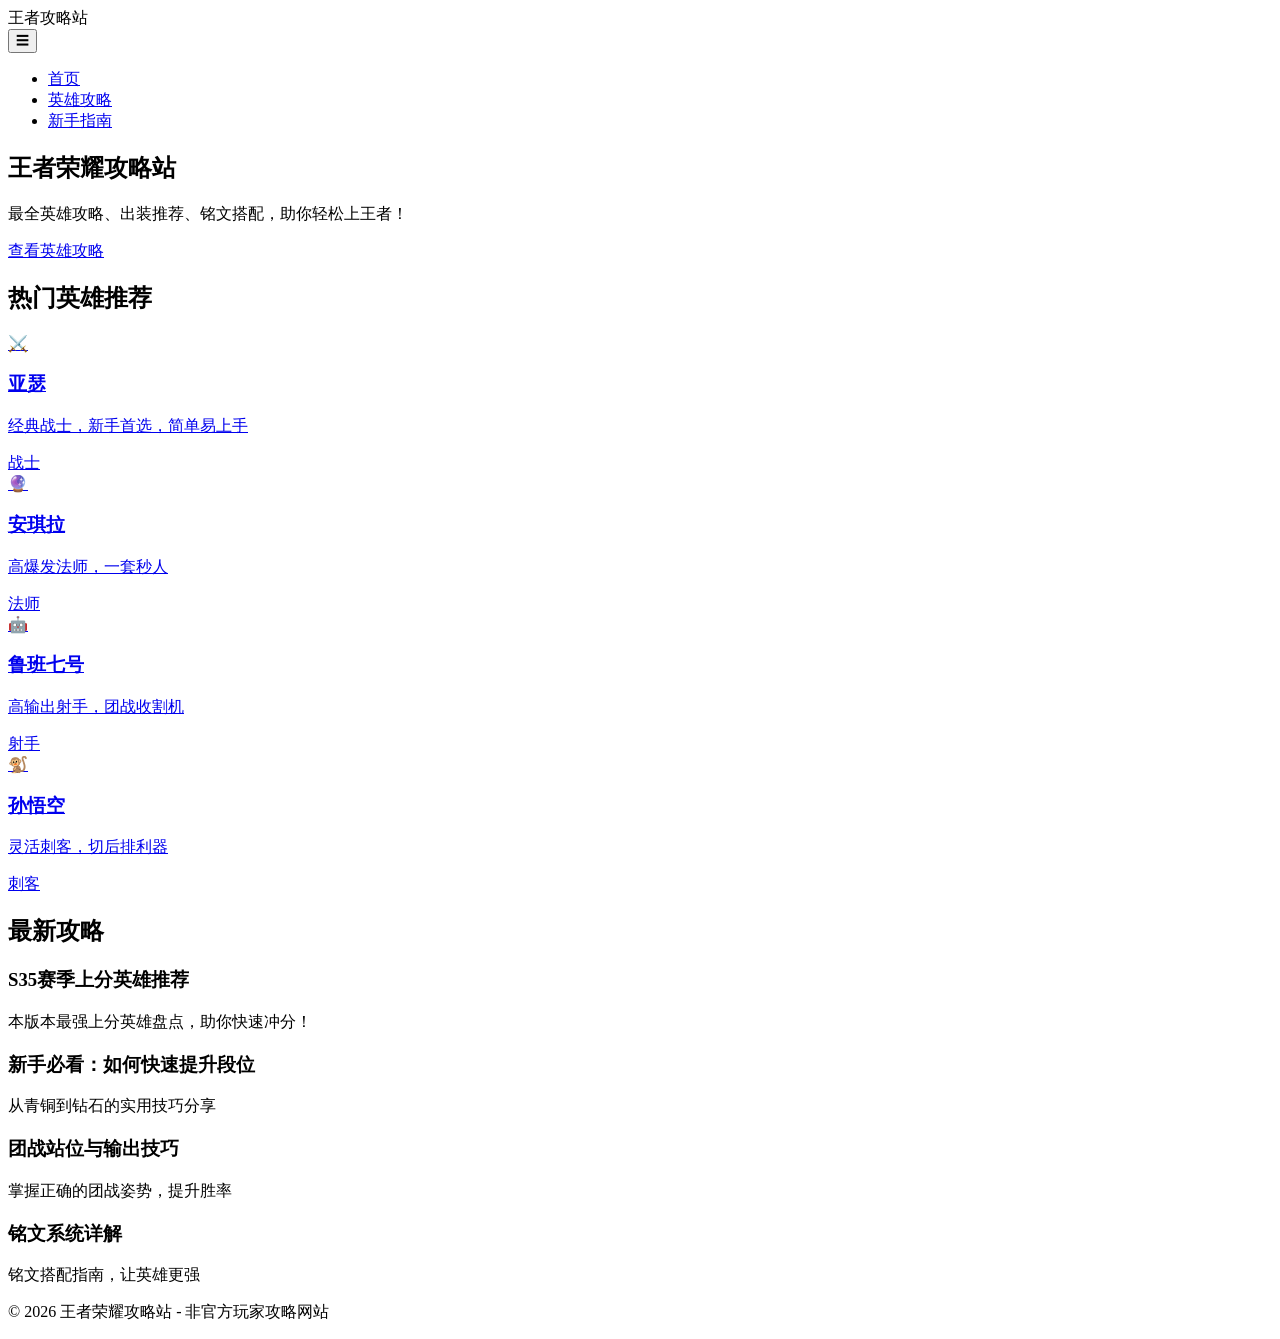
==== index.html @ d0ef75e2 "Add files via upload" ====
<!DOCTYPE html>
<html lang="zh-CN">
<head>
  <meta charset="UTF-8">
  <meta name="viewport" content="width=device-width, initial-scale=1.0">
  <title>王者荣耀攻略站 - 最全游戏攻略</title>
  <link rel="stylesheet" href="css/style.css">
  <link rel="stylesheet" href="css/responsive.css">
</head>
<body>
  <!-- 导航栏 -->
  <nav class="navbar">
    <div class="container">
      <div class="logo">王者<span>攻略站</span></div>
      <button class="mobile-menu-btn" onclick="toggleMenu()">☰</button>
      <ul class="nav-links">
        <li><a href="index.html" class="active">首页</a></li>
        <li><a href="heroes.html">英雄攻略</a></li>
        <li><a href="beginner.html">新手指南</a></li>
      </ul>
    </div>
  </nav>

  <!-- Hero Banner -->
  <section class="hero-banner">
    <div class="container">
      <h1>王者荣耀攻略站</h1>
      <p>最全英雄攻略、出装推荐、铭文搭配，助你轻松上王者！</p>
      <a href="heroes.html" class="btn" style="margin-top: 30px;">查看英雄攻略</a>
    </div>
  </section>

  <!-- 热门英雄 -->
  <section class="section">
    <div class="container">
      <h2 class="section-title">热门英雄推荐</h2>
      <div class="grid grid-4">
        <a href="hero-detail.html?hero=亚瑟" class="card hero-card">
          <div class="card-image">⚔️</div>
          <div class="card-content">
            <h3 class="card-title">亚瑟</h3>
            <p class="card-desc">经典战士，新手首选，简单易上手</p>
            <span class="hero-role">战士</span>
          </div>
        </a>
        <a href="hero-detail.html?hero=安琪拉" class="card hero-card">
          <div class="card-image">🔮</div>
          <div class="card-content">
            <h3 class="card-title">安琪拉</h3>
            <p class="card-desc">高爆发法师，一套秒人</p>
            <span class="hero-role">法师</span>
          </div>
        </a>
        <a href="hero-detail.html?hero=鲁班七号" class="card hero-card">
          <div class="card-image">🤖</div>
          <div class="card-content">
            <h3 class="card-title">鲁班七号</h3>
            <p class="card-desc">高输出射手，团战收割机</p>
            <span class="hero-role">射手</span>
          </div>
        </a>
        <a href="hero-detail.html?hero=孙悟空" class="card hero-card">
          <div class="card-image">🐒</div>
          <div class="card-content">
            <h3 class="card-title">孙悟空</h3>
            <p class="card-desc">灵活刺客，切后排利器</p>
            <span class="hero-role">刺客</span>
          </div>
        </a>
      </div>
    </div>
  </section>

  <!-- 最新攻略 -->
  <section class="section" style="background: var(--background-card);">
    <div class="container">
      <h2 class="section-title">最新攻略</h2>
      <div class="grid grid-2">
        <div class="card">
          <div class="card-content">
            <h3 class="card-title">S35赛季上分英雄推荐</h3>
            <p class="card-desc">本版本最强上分英雄盘点，助你快速冲分！</p>
          </div>
        </div>
        <div class="card">
          <div class="card-content">
            <h3 class="card-title">新手必看：如何快速提升段位</h3>
            <p class="card-desc">从青铜到钻石的实用技巧分享</p>
          </div>
        </div>
        <div class="card">
          <div class="card-content">
            <h3 class="card-title">团战站位与输出技巧</h3>
            <p class="card-desc">掌握正确的团战姿势，提升胜率</p>
          </div>
        </div>
        <div class="card">
          <div class="card-content">
            <h3 class="card-title">铭文系统详解</h3>
            <p class="card-desc">铭文搭配指南，让英雄更强</p>
          </div>
        </div>
      </div>
    </div>
  </section>

  <!-- 页脚 -->
  <footer class="footer">
    <div class="container">
      <p>© 2026 王者荣耀攻略站 - 非官方玩家攻略网站</p>
    </div>
  </footer>

  <script src="js/main.js"></script>
</body>
</html>
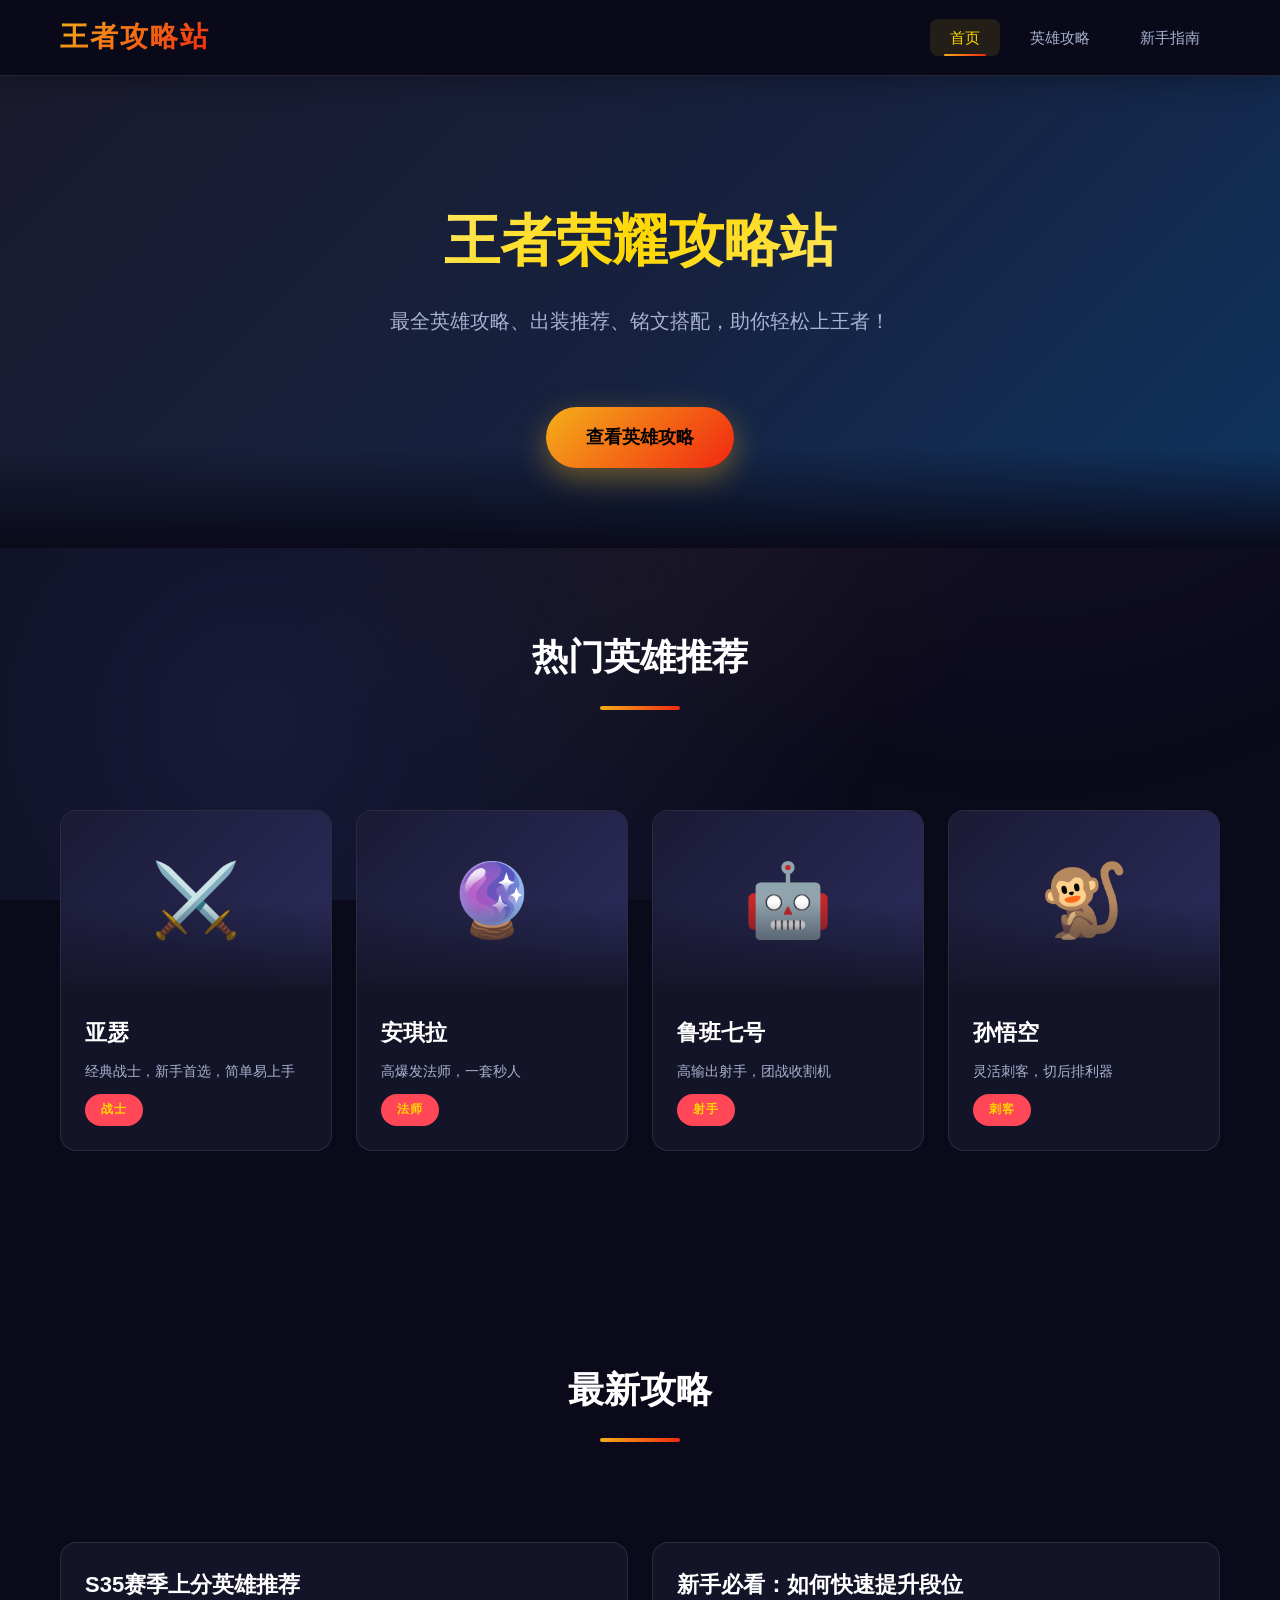
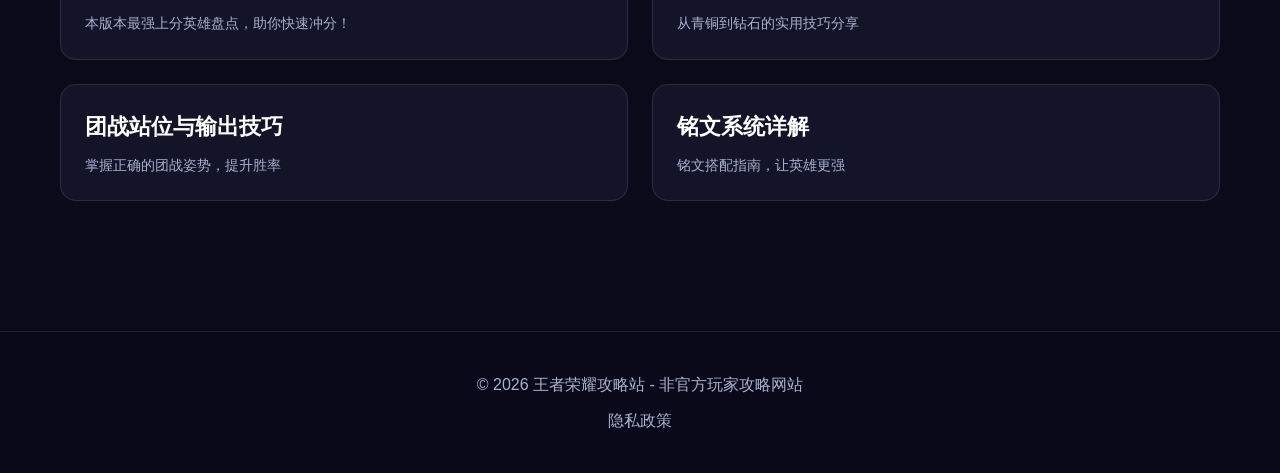
==== commit b7967c65: "Add files via upload new fix" ====
--- a/index.html
+++ b/index.html
@@ -6,6 +6,8 @@
   <title>王者荣耀攻略站 - 最全游戏攻略</title>
   <link rel="stylesheet" href="css/style.css">
   <link rel="stylesheet" href="css/responsive.css">
+  <!-- Google AdSense -->
+  <script async src="https://pagead2.googlesyndication.com/pagead/js/adsbygoogle.js?client=ca-pub-你的发布商ID" crossorigin="anonymous"></script>
 </head>
 <body>
   <!-- 导航栏 -->
@@ -108,6 +110,9 @@
   <footer class="footer">
     <div class="container">
       <p>© 2026 王者荣耀攻略站 - 非官方玩家攻略网站</p>
+      <p style="margin-top: 10px;">
+        <a href="privacy.html" style="color: var(--text-secondary);">隐私政策</a>
+      </p>
     </div>
   </footer>
 
--- a/css/style.css
+++ b/css/style.css
@@ -0,0 +1,623 @@
+/* 王者荣耀攻略网站样式 - 优化版 */
+
+:root {
+  --primary-gradient: linear-gradient(135deg, #667eea 0%, #764ba2 100%);
+  --gold-gradient: linear-gradient(135deg, #f5af19 0%, #f12711 100%);
+  --dark-bg: #0a0a1a;
+  --card-bg: #141428;
+  --card-hover: #1a1a35;
+  --text-primary: #ffffff;
+  --text-secondary: #a8b2d1;
+  --accent-gold: #ffd700;
+  --accent-red: #ff4757;
+  --accent-blue: #667eea;
+  --border-subtle: rgba(255, 255, 255, 0.1);
+  --shadow-glow: 0 0 30px rgba(102, 126, 234, 0.3);
+  --shadow-card: 0 10px 40px rgba(0, 0, 0, 0.4);
+}
+
+* {
+  margin: 0;
+  padding: 0;
+  box-sizing: border-box;
+}
+
+body {
+  font-family: 'Microsoft YaHei', 'PingFang SC', -apple-system, BlinkMacSystemFont, sans-serif;
+  background: var(--dark-bg);
+  color: var(--text-primary);
+  line-height: 1.6;
+  overflow-x: hidden;
+}
+
+/* 背景动画 */
+body::before {
+  content: '';
+  position: fixed;
+  top: 0;
+  left: 0;
+  width: 100%;
+  height: 100%;
+  background:
+    radial-gradient(circle at 20% 80%, rgba(102, 126, 234, 0.15) 0%, transparent 50%),
+    radial-gradient(circle at 80% 20%, rgba(118, 75, 162, 0.15) 0%, transparent 50%),
+    radial-gradient(circle at 50% 50%, rgba(245, 175, 25, 0.05) 0%, transparent 50%);
+  z-index: -1;
+  animation: float 20s ease-in-out infinite;
+}
+
+@keyframes float {
+  0%, 100% { transform: translateY(0) rotate(0deg); }
+  33% { transform: translateY(-20px) rotate(1deg); }
+  66% { transform: translateY(10px) rotate(-1deg); }
+}
+
+a {
+  text-decoration: none;
+  color: var(--accent-gold);
+  transition: all 0.3s cubic-bezier(0.4, 0, 0.2, 1);
+}
+
+a:hover {
+  color: #fff;
+  text-shadow: 0 0 10px rgba(255, 215, 0, 0.5);
+}
+
+.container {
+  max-width: 1200px;
+  margin: 0 auto;
+  padding: 0 20px;
+}
+
+/* 导航栏 */
+.navbar {
+  background: rgba(10, 10, 26, 0.95);
+  backdrop-filter: blur(20px);
+  -webkit-backdrop-filter: blur(20px);
+  padding: 15px 0;
+  position: sticky;
+  top: 0;
+  z-index: 1000;
+  border-bottom: 1px solid var(--border-subtle);
+  box-shadow: 0 4px 30px rgba(0, 0, 0, 0.3);
+}
+
+.navbar .container {
+  display: flex;
+  justify-content: space-between;
+  align-items: center;
+}
+
+.logo {
+  font-size: 28px;
+  font-weight: 800;
+  background: var(--gold-gradient);
+  -webkit-background-clip: text;
+  -webkit-text-fill-color: transparent;
+  background-clip: text;
+  text-shadow: none;
+  letter-spacing: 2px;
+}
+
+.nav-links {
+  display: flex;
+  list-style: none;
+  gap: 10px;
+}
+
+.nav-links a {
+  color: var(--text-secondary);
+  font-size: 15px;
+  padding: 10px 20px;
+  border-radius: 8px;
+  transition: all 0.3s ease;
+  position: relative;
+  font-weight: 500;
+}
+
+.nav-links a::before {
+  content: '';
+  position: absolute;
+  bottom: 0;
+  left: 50%;
+  transform: translateX(-50%);
+  width: 0;
+  height: 2px;
+  background: var(--gold-gradient);
+  transition: width 0.3s ease;
+  border-radius: 2px;
+}
+
+.nav-links a:hover,
+.nav-links a.active {
+  color: var(--accent-gold);
+  background: rgba(255, 215, 0, 0.1);
+}
+
+.nav-links a:hover::before,
+.nav-links a.active::before {
+  width: 60%;
+}
+
+/* Hero Banner */
+.hero-banner {
+  position: relative;
+  padding: 120px 0 80px;
+  text-align: center;
+  overflow: hidden;
+}
+
+.hero-banner::before {
+  content: '';
+  position: absolute;
+  top: 0;
+  left: 0;
+  width: 100%;
+  height: 100%;
+  background: linear-gradient(135deg, #1a1a2e 0%, #16213e 50%, #0f3460 100%);
+  z-index: -1;
+}
+
+.hero-banner::after {
+  content: '';
+  position: absolute;
+  bottom: 0;
+  left: 0;
+  width: 100%;
+  height: 100px;
+  background: linear-gradient(to top, var(--dark-bg), transparent);
+  z-index: 1;
+}
+
+.hero-banner h1 {
+  font-size: 56px;
+  font-weight: 800;
+  background: linear-gradient(135deg, #fff 0%, #ffd700 50%, #fff 100%);
+  -webkit-background-clip: text;
+  -webkit-text-fill-color: transparent;
+  background-clip: text;
+  margin-bottom: 20px;
+  animation: shimmer 3s ease-in-out infinite;
+  position: relative;
+  z-index: 2;
+}
+
+@keyframes shimmer {
+  0%, 100% { background-position: 0% 50%; }
+  50% { background-position: 100% 50%; }
+}
+
+.hero-banner p {
+  font-size: 20px;
+  color: var(--text-secondary);
+  max-width: 600px;
+  margin: 0 auto 40px;
+  position: relative;
+  z-index: 2;
+}
+
+.btn {
+  display: inline-flex;
+  align-items: center;
+  gap: 10px;
+  padding: 16px 40px;
+  background: var(--gold-gradient);
+  color: #000;
+  border: none;
+  border-radius: 50px;
+  font-size: 18px;
+  font-weight: 700;
+  cursor: pointer;
+  transition: all 0.3s cubic-bezier(0.4, 0, 0.2, 1);
+  position: relative;
+  z-index: 2;
+  overflow: hidden;
+  box-shadow: 0 10px 30px rgba(245, 175, 25, 0.4);
+}
+
+.btn::before {
+  content: '';
+  position: absolute;
+  top: 0;
+  left: -100%;
+  width: 100%;
+  height: 100%;
+  background: linear-gradient(90deg, transparent, rgba(255,255,255,0.3), transparent);
+  transition: left 0.5s ease;
+}
+
+.btn:hover {
+  transform: translateY(-3px) scale(1.05);
+  box-shadow: 0 15px 40px rgba(245, 175, 25, 0.5);
+}
+
+.btn:hover::before {
+  left: 100%;
+}
+
+/* 卡片通用样式 */
+.card {
+  background: var(--card-bg);
+  border-radius: 16px;
+  overflow: hidden;
+  border: 1px solid var(--border-subtle);
+  transition: all 0.4s cubic-bezier(0.4, 0, 0.2, 1);
+  position: relative;
+}
+
+.card::before {
+  content: '';
+  position: absolute;
+  top: 0;
+  left: 0;
+  width: 100%;
+  height: 100%;
+  background: linear-gradient(135deg, rgba(102, 126, 234, 0.1) 0%, rgba(118, 75, 162, 0.1) 100%);
+  opacity: 0;
+  transition: opacity 0.3s ease;
+  z-index: 0;
+}
+
+.card:hover {
+  transform: translateY(-10px);
+  border-color: rgba(102, 126, 234, 0.3);
+  box-shadow: var(--shadow-glow);
+}
+
+.card:hover::before {
+  opacity: 1;
+}
+
+.card-image {
+  width: 100%;
+  height: 200px;
+  background: var(--primary-gradient);
+  display: flex;
+  align-items: center;
+  justify-content: center;
+  font-size: 64px;
+  position: relative;
+  overflow: hidden;
+}
+
+.card-image::after {
+  content: '';
+  position: absolute;
+  bottom: 0;
+  left: 0;
+  width: 100%;
+  height: 50%;
+  background: linear-gradient(to top, var(--card-bg), transparent);
+}
+
+.card-content {
+  padding: 24px;
+  position: relative;
+  z-index: 1;
+}
+
+.card-title {
+  font-size: 22px;
+  font-weight: 700;
+  color: var(--text-primary);
+  margin-bottom: 10px;
+}
+
+.card-desc {
+  color: var(--text-secondary);
+  font-size: 14px;
+  line-height: 1.6;
+}
+
+/* 网格布局 */
+.grid {
+  display: grid;
+  gap: 24px;
+  padding: 50px 0;
+}
+
+.grid-2 {
+  grid-template-columns: repeat(2, 1fr);
+}
+
+.grid-3 {
+  grid-template-columns: repeat(3, 1fr);
+}
+
+.grid-4 {
+  grid-template-columns: repeat(4, 1fr);
+}
+
+/* Section 标题 */
+.section {
+  padding: 80px 0;
+}
+
+.section-title {
+  text-align: center;
+  font-size: 36px;
+  font-weight: 800;
+  color: var(--text-primary);
+  margin-bottom: 50px;
+  position: relative;
+}
+
+.section-title::after {
+  content: '';
+  display: block;
+  width: 80px;
+  height: 4px;
+  background: var(--gold-gradient);
+  margin: 20px auto;
+  border-radius: 2px;
+}
+
+/* 标签筛选 */
+.filter-tags {
+  display: flex;
+  justify-content: center;
+  gap: 12px;
+  margin-bottom: 40px;
+  flex-wrap: wrap;
+}
+
+.filter-tag {
+  padding: 12px 24px;
+  background: var(--card-bg);
+  border: 2px solid var(--border-subtle);
+  border-radius: 50px;
+  color: var(--text-secondary);
+  cursor: pointer;
+  transition: all 0.3s ease;
+  font-weight: 600;
+  font-size: 14px;
+}
+
+.filter-tag:hover,
+.filter-tag.active {
+  background: var(--gold-gradient);
+  color: #000;
+  border-color: transparent;
+  transform: scale(1.05);
+  box-shadow: 0 5px 20px rgba(245, 175, 25, 0.3);
+}
+
+/* 英雄卡片特殊样式 */
+.hero-card {
+  cursor: pointer;
+}
+
+.hero-card .card-image {
+  height: 180px;
+  font-size: 72px;
+  background: linear-gradient(135deg, #1a1a35 0%, #2d2d5e 100%);
+}
+
+.hero-role {
+  display: inline-block;
+  padding: 6px 16px;
+  background: var(--accent-red);
+  border-radius: 20px;
+  font-size: 12px;
+  font-weight: 600;
+  margin-top: 12px;
+  letter-spacing: 1px;
+}
+
+/* 详情页 */
+.detail-header {
+  display: flex;
+  gap: 50px;
+  padding: 50px 0;
+  align-items: flex-start;
+}
+
+.detail-image {
+  width: 300px;
+  height: 300px;
+  background: linear-gradient(135deg, #1a1a35 0%, #2d2d5e 100%);
+  border-radius: 20px;
+  display: flex;
+  align-items: center;
+  justify-content: center;
+  font-size: 120px;
+  flex-shrink: 0;
+  border: 2px solid var(--border-subtle);
+  box-shadow: var(--shadow-card);
+}
+
+.detail-info {
+  flex: 1;
+}
+
+.detail-title {
+  font-size: 42px;
+  font-weight: 800;
+  background: var(--gold-gradient);
+  -webkit-background-clip: text;
+  -webkit-text-fill-color: transparent;
+  background-clip: text;
+  margin-bottom: 20px;
+}
+
+.detail-meta {
+  display: flex;
+  gap: 15px;
+  margin-bottom: 25px;
+  flex-wrap: wrap;
+}
+
+.meta-item {
+  padding: 10px 20px;
+  background: var(--card-bg);
+  border-radius: 8px;
+  font-weight: 600;
+  border: 1px solid var(--border-subtle);
+}
+
+.detail-desc {
+  color: var(--text-secondary);
+  font-size: 16px;
+  line-height: 1.8;
+}
+
+/* 技能展示 */
+.skills-grid {
+  display: grid;
+  grid-template-columns: repeat(auto-fit, minmax(280px, 1fr));
+  gap: 20px;
+  margin-top: 30px;
+}
+
+.skill-card {
+  background: var(--card-bg);
+  padding: 24px;
+  border-radius: 12px;
+  border-left: 4px solid var(--accent-gold);
+  transition: all 0.3s ease;
+}
+
+.skill-card:hover {
+  transform: translateX(5px);
+  border-left-color: var(--accent-red);
+  box-shadow: 0 5px 20px rgba(0, 0, 0, 0.3);
+}
+
+.skill-name {
+  color: var(--accent-gold);
+  font-size: 18px;
+  font-weight: 700;
+  margin-bottom: 12px;
+}
+
+/* 出装推荐 */
+.build-section {
+  background: var(--card-bg);
+  padding: 30px;
+  border-radius: 16px;
+  margin-top: 30px;
+  border: 1px solid var(--border-subtle);
+}
+
+.build-items {
+  display: flex;
+  gap: 15px;
+  flex-wrap: wrap;
+  margin-top: 20px;
+}
+
+.build-item {
+  width: 80px;
+  height: 80px;
+  background: linear-gradient(135deg, #1a1a35 0%, #2d2d5e 100%);
+  border-radius: 12px;
+  display: flex;
+  align-items: center;
+  justify-content: center;
+  font-size: 32px;
+  border: 2px solid var(--border-subtle);
+  transition: all 0.3s ease;
+  cursor: pointer;
+}
+
+.build-item:hover {
+  transform: scale(1.1);
+  border-color: var(--accent-gold);
+  box-shadow: 0 0 20px rgba(255, 215, 0, 0.3);
+}
+
+/* 列表样式 */
+.guide-list {
+  list-style: none;
+}
+
+.guide-item {
+  background: var(--card-bg);
+  padding: 30px;
+  border-radius: 16px;
+  margin-bottom: 24px;
+  border-left: 4px solid var(--accent-blue);
+  transition: all 0.3s ease;
+}
+
+.guide-item:hover {
+  transform: translateX(5px);
+  border-left-color: var(--accent-gold);
+  box-shadow: 0 10px 30px rgba(0, 0, 0, 0.3);
+}
+
+.guide-item h3 {
+  color: var(--text-primary);
+  font-size: 22px;
+  font-weight: 700;
+  margin-bottom: 15px;
+}
+
+.guide-item p {
+  color: var(--text-secondary);
+  line-height: 1.8;
+}
+
+/* 页脚 */
+.footer {
+  background: rgba(10, 10, 26, 0.95);
+  padding: 40px 0;
+  text-align: center;
+  color: var(--text-secondary);
+  border-top: 1px solid var(--border-subtle);
+  backdrop-filter: blur(20px);
+}
+
+/* 返回按钮 */
+.back-btn {
+  display: inline-flex;
+  align-items: center;
+  gap: 10px;
+  color: var(--text-secondary);
+  margin-bottom: 30px;
+  padding: 12px 24px;
+  background: var(--card-bg);
+  border-radius: 8px;
+  font-weight: 600;
+  transition: all 0.3s ease;
+}
+
+.back-btn:hover {
+  color: var(--accent-gold);
+  background: var(--card-hover);
+  transform: translateX(-5px);
+}
+
+/* 移动端菜单 */
+.mobile-menu-btn {
+  display: none;
+  background: none;
+  border: none;
+  color: var(--text-primary);
+  font-size: 28px;
+  cursor: pointer;
+  padding: 10px;
+}
+
+/* 渐入动画 */
+@keyframes fadeInUp {
+  from {
+    opacity: 0;
+    transform: translateY(30px);
+  }
+  to {
+    opacity: 1;
+    transform: translateY(0);
+  }
+}
+
+.card {
+  animation: fadeInUp 0.6s ease forwards;
+}
+
+.card:nth-child(1) { animation-delay: 0.1s; }
+.card:nth-child(2) { animation-delay: 0.2s; }
+.card:nth-child(3) { animation-delay: 0.3s; }
+.card:nth-child(4) { animation-delay: 0.4s; }
+.card:nth-child(5) { animation-delay: 0.5s; }
+.card:nth-child(6) { animation-delay: 0.6s; }
--- a/css/responsive.css
+++ b/css/responsive.css
@@ -0,0 +1,194 @@
+/* 响应式样式 - 优化版 */
+
+/* 平板设备 */
+@media (max-width: 1024px) {
+  .grid-4 {
+    grid-template-columns: repeat(2, 1fr);
+  }
+
+  .grid-3 {
+    grid-template-columns: repeat(2, 1fr);
+  }
+
+  .detail-header {
+    flex-direction: column;
+    align-items: center;
+    text-align: center;
+  }
+
+  .detail-image {
+    width: 220px;
+    height: 220px;
+    font-size: 80px;
+  }
+
+  .detail-meta {
+    justify-content: center;
+  }
+
+  .hero-banner h1 {
+    font-size: 42px;
+  }
+}
+
+/* 手机设备 */
+@media (max-width: 768px) {
+  .navbar .container {
+    flex-direction: row;
+    justify-content: space-between;
+  }
+
+  .mobile-menu-btn {
+    display: block;
+  }
+
+  .nav-links {
+    display: none;
+    position: absolute;
+    top: 100%;
+    left: 0;
+    width: 100%;
+    background: rgba(10, 10, 26, 0.98);
+    backdrop-filter: blur(20px);
+    flex-direction: column;
+    align-items: center;
+    padding: 20px 0;
+    gap: 5px;
+    border-bottom: 1px solid var(--border-subtle);
+  }
+
+  .nav-links.active {
+    display: flex;
+  }
+
+  .nav-links a {
+    width: 90%;
+    text-align: center;
+    padding: 15px;
+  }
+
+  .hero-banner {
+    padding: 80px 0 60px;
+  }
+
+  .hero-banner h1 {
+    font-size: 32px;
+  }
+
+  .hero-banner p {
+    font-size: 16px;
+    padding: 0 20px;
+  }
+
+  .btn {
+    padding: 14px 30px;
+    font-size: 16px;
+  }
+
+  .section {
+    padding: 60px 0;
+  }
+
+  .section-title {
+    font-size: 28px;
+    margin-bottom: 35px;
+  }
+
+  .grid-2,
+  .grid-3,
+  .grid-4 {
+    grid-template-columns: 1fr;
+  }
+
+  .card-image {
+    height: 160px;
+    font-size: 56px;
+  }
+
+  .card-content {
+    padding: 20px;
+  }
+
+  .card-title {
+    font-size: 20px;
+  }
+
+  .detail-image {
+    width: 180px;
+    height: 180px;
+    font-size: 64px;
+  }
+
+  .detail-title {
+    font-size: 32px;
+  }
+
+  .detail-meta {
+    flex-direction: column;
+    align-items: center;
+  }
+
+  .build-items {
+    justify-content: center;
+  }
+
+  .build-item {
+    width: 65px;
+    height: 65px;
+    font-size: 28px;
+  }
+
+  .skills-grid {
+    grid-template-columns: 1fr;
+  }
+
+  .guide-item {
+    padding: 24px;
+  }
+
+  .guide-item h3 {
+    font-size: 20px;
+  }
+}
+
+/* 小屏手机 */
+@media (max-width: 480px) {
+  .container {
+    padding: 0 16px;
+  }
+
+  .hero-banner h1 {
+    font-size: 26px;
+  }
+
+  .filter-tags {
+    gap: 10px;
+  }
+
+  .filter-tag {
+    padding: 10px 18px;
+    font-size: 13px;
+  }
+
+  .detail-header {
+    gap: 30px;
+  }
+
+  .detail-image {
+    width: 150px;
+    height: 150px;
+    font-size: 52px;
+  }
+
+  .detail-title {
+    font-size: 28px;
+  }
+
+  .skill-card {
+    padding: 20px;
+  }
+
+  .build-section {
+    padding: 24px;
+  }
+}
